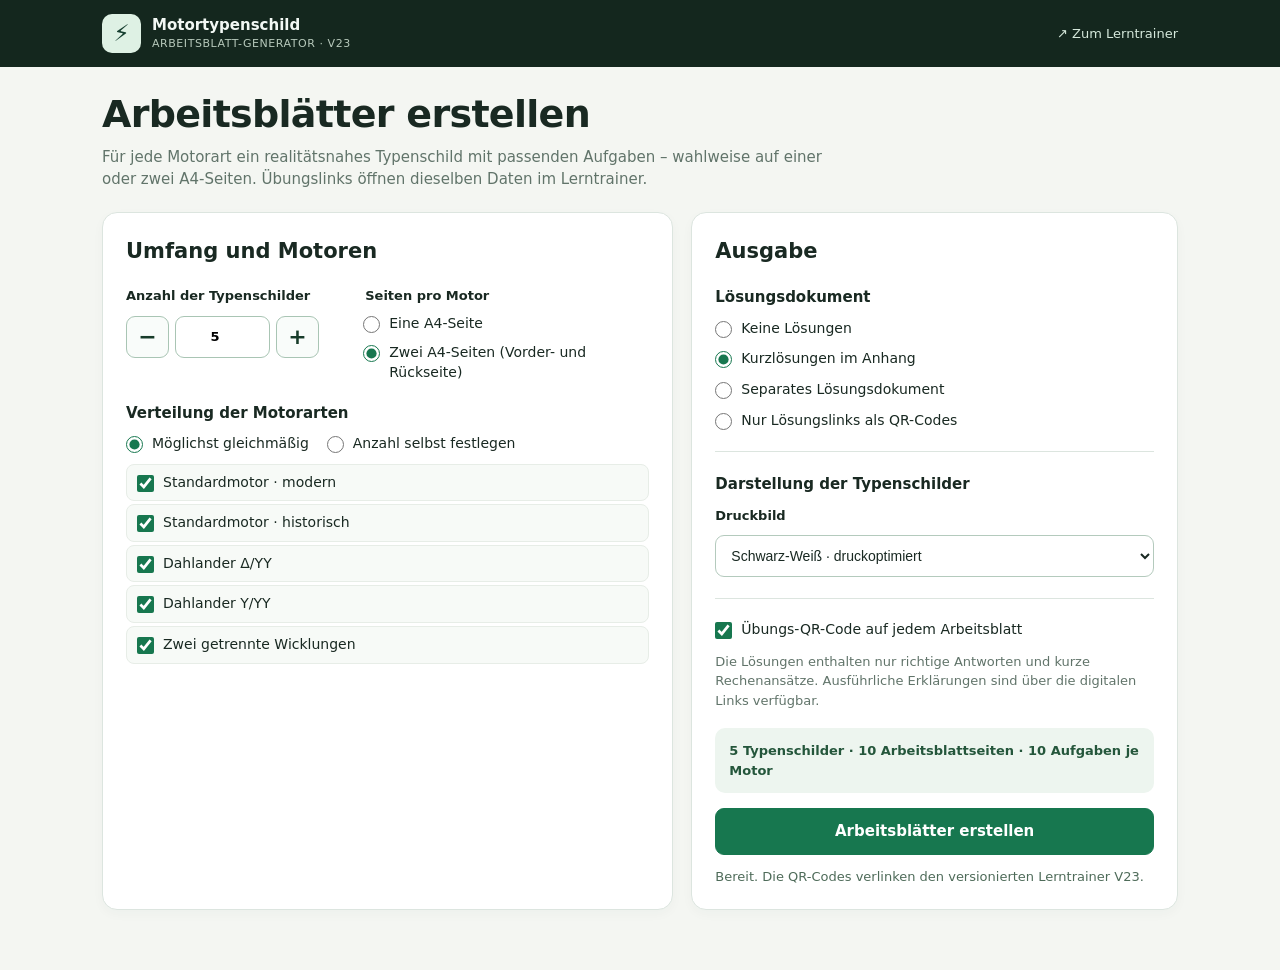
==== generator/index.html @ cf78c605 "Arbeitsblattdesign" ====
<!doctype html>
<html lang="de">
<head>
<meta charset="utf-8"><meta name="viewport" content="width=device-width, initial-scale=1">
<meta name="theme-color" content="#163f30">
<title>Arbeitsblatt-Generator · Motortypenschilder</title>
<link rel="stylesheet" href="generator.css">
</head>
<body>
<header class="top"><div class="shell top-line"><div class="brand"><span class="logo">⚡</span><div>Motortypenschild <small>Arbeitsblatt-Generator · V23</small></div></div><a href="../">↗ Zum Lerntrainer</a></div></header>
<main class="shell control-area" id="controlArea">
 <div class="intro"><h1>Arbeitsblätter erstellen</h1><p>Für jede Motorart ein realitätsnahes Typenschild mit passenden Aufgaben – wahlweise auf einer oder zwei A4-Seiten. Übungslinks öffnen dieselben Daten im Lerntrainer.</p></div>
 <div class="config-layout">
 <section class="card" aria-labelledby="setupTitle">
  <h2 id="setupTitle">Umfang und Motoren</h2>
  <div class="two-up">
    <label class="field">Anzahl der Typenschilder
      <span class="counter"><button id="decrease" type="button" aria-label="Anzahl verringern">−</button><input id="motorCount" type="number" min="1" max="30" step="1" value="5"><button id="increase" type="button" aria-label="Anzahl erhöhen">+</button></span>
    </label>
    <fieldset class="field"><legend>Seiten pro Motor</legend><label class="radio"><input type="radio" name="pages" value="1"> Eine A4-Seite</label><label class="radio"><input type="radio" name="pages" value="2" checked> Zwei A4-Seiten (Vorder- und Rückseite)</label></fieldset>
  </div>
  <h3>Verteilung der Motorarten</h3>
  <div class="mode-switch"><label class="radio"><input type="radio" name="distribution" value="balanced" checked> Möglichst gleichmäßig</label><label class="radio"><input type="radio" name="distribution" value="manual"> Anzahl selbst festlegen</label></div>
  <div id="typeSelection" class="type-list" aria-label="Motorarten"></div>
  <div id="distributionError" class="message warn" role="status" aria-live="polite"></div>
 </section>
 <section class="card" aria-labelledby="outputTitle">
  <h2 id="outputTitle">Ausgabe</h2>
  <h3>Lösungsdokument</h3>
  <div class="solution-options">
   <label class="radio"><input type="radio" name="solution" value="none"> Keine Lösungen</label>
   <label class="radio"><input type="radio" name="solution" value="appendix" checked> Kurzlösungen im Anhang</label>
   <label class="radio"><input type="radio" name="solution" value="separate"> Separates Lösungsdokument</label>
   <label class="radio"><input type="radio" name="solution" value="links"> Nur Lösungslinks als QR-Codes</label>
  </div>
  <hr>
  <h3>Darstellung der Typenschilder</h3>
  <label class="field" for="plateStyle">Druckbild
   <select id="plateStyle"><option value="clean" selected>Schwarz-Weiß · druckoptimiert</option><option value="original">Originaldarstellung (Farben und Patina)</option></select>
  </label>
  <hr>
  <label class="checkbox"><input id="practiceQR" type="checkbox" checked> Übungs-QR-Code auf jedem Arbeitsblatt</label>
  <p class="small">Die Lösungen enthalten nur richtige Antworten und kurze Rechenansätze. Ausführliche Erklärungen sind über die digitalen Links verfügbar.</p>
  <div class="summary" id="summary">5 Typenschilder · 10 Arbeitsblattseiten</div>
  <button type="button" class="primary" id="generate" disabled>Arbeitsblätter erstellen</button>
  <div class="message" id="status" role="status" aria-live="polite">Lerntrainer wird geladen …</div>
 </section>
 </div>
 <section class="preview-toolbar" id="previewToolbar" hidden>
  <div><h2>Arbeitsblatt-Vorschau</h2><p>Für anklickbare Links: im Browser „Als PDF speichern“ wählen, nicht „Microsoft Print to PDF“ oder „PDF24-Drucker“. Beim erneuten Drucken einer bereits geöffneten PDF können Links verloren gehen.</p></div>
  <div class="preview-buttons"><button class="primary" id="printSheets">Als PDF speichern / drucken</button><button class="secondary" id="printSolutions" hidden>Lösungen als PDF drucken</button><button class="secondary" id="printLinks" hidden>Lösungslinks als PDF drucken</button><button class="secondary" id="regenerate">Neu erstellen</button></div>
 </section>
</main>
<div id="printRoot" aria-live="off"><div id="printSheetsRoot"></div><div id="printSolutionsRoot"></div><div id="printLinksRoot"></div></div>
<iframe id="motorEngine" src="../v23/index.html" title="Interne Motordatenquelle" aria-hidden="true" tabindex="-1" hidden></iframe>
<script src="qr-engine.js"></script>
<script src="generator.js"></script>
</body></html>
---- generator/generator.css ----
:root{--ink:#192922;--muted:#61746a;--line:#dce5df;--paper:#fff;--bg:#f4f6f2;--green:#17774f;--forest:#163f30}
*{box-sizing:border-box}body{margin:0;color:var(--ink);background:var(--bg);font:15px/1.5 system-ui,-apple-system,'Segoe UI',sans-serif}button,input{font:inherit}button{cursor:pointer}button:focus-visible,input:focus-visible{outline:3px solid #69b795;outline-offset:2px}.shell{max-width:1120px;margin:auto;padding:0 22px}.top{background:#14271e;color:#f2f8f4}.top-line{min-height:67px;display:flex;align-items:center;justify-content:space-between;gap:12px}.top a{color:#d5e8db;text-decoration:none;font-size:13px}.brand{display:flex;gap:11px;align-items:center;font-weight:800;line-height:1.15}.brand small{display:block;font-weight:500;font-size:11px;letter-spacing:.05em;color:#b7c9bb;margin-top:4px;text-transform:uppercase}.logo{display:grid;place-items:center;background:#def1e4;color:#163f30;width:39px;height:39px;border-radius:10px;font-size:23px}.intro{margin:27px 0 21px}.intro h1{font-size:clamp(27px,3vw,38px);line-height:1.1;margin:0 0 10px;letter-spacing:-.7px}.intro p{max-width:750px;color:var(--muted);margin:0}.config-layout{display:grid;grid-template-columns:1.08fr .92fr;gap:18px}.card{background:#fff;border:1px solid var(--line);box-shadow:0 4px 12px #24453308;padding:23px;border-radius:15px}.card h2{font-size:21px;margin:0 0 19px}.card h3{font-size:15px;margin:19px 0 10px}.two-up{display:grid;grid-template-columns:.87fr 1.13fr;gap:17px}.field{display:flex;flex-direction:column;gap:10px;font-weight:700;font-size:13px;min-width:0}.field legend{font-weight:700;font-size:13px;margin-bottom:8px}.field fieldset{border:0}.counter{display:flex;gap:6px;align-items:stretch}.counter button{height:42px;width:43px;border:1px solid #a9c5b4;border-radius:9px;background:#f9fcfa;color:#183c2a;font-size:22px}.counter input{height:42px;min-width:0;width:95px;text-align:center;border:1px solid #a9c5b4;border-radius:9px;background:#fff}fieldset.field{border:none;margin:0;padding:0}.radio,.checkbox{display:flex;align-items:flex-start;gap:9px;line-height:1.4;font-weight:450;font-size:14px}.radio input,.checkbox input{accent-color:var(--green);margin:2px 0 0;flex:none;width:17px;height:17px}.mode-switch{display:flex;flex-wrap:wrap;gap:18px;margin-bottom:10px}.type-list{display:grid;gap:3px}.type-row{display:flex;justify-content:space-between;align-items:center;padding:8px 10px;border-radius:8px;background:#f7faf7;border:1px solid #e7ede7;gap:10px}.type-row .checkbox{flex:1}.count-controls{display:flex;gap:4px;align-items:center}.count-controls button{border:1px solid #c9d8cf;background:white;color:#193e2b;border-radius:7px;width:31px;height:31px;font-size:19px;line-height:1}.count-controls input{width:52px;border:1px solid #c9d8cf;border-radius:7px;padding:3px 4px;text-align:center;height:31px}.message{margin-top:12px;font-size:13px;color:#4e6b59}.warn{color:#a53828;min-height:0}.message:empty{display:none}.solution-options{display:grid;gap:11px}.card hr{border:0;border-top:1px solid var(--line);margin:21px 0}.small{color:var(--muted);font-size:13px;margin:12px 0 18px}.summary{padding:13px 14px;background:#edf5ef;border-radius:10px;color:#24563b;font-size:13px;font-weight:700;margin:15px 0}.primary,.secondary{border-radius:9px;border:1px solid #17774f;padding:11px 15px;font-weight:700;background:#17774f;color:#fff}.primary:hover{background:#0d5936}.primary:disabled{opacity:.4;cursor:not-allowed}.secondary{background:white;color:#215037;border-color:#a6c4af}.secondary:hover{background:#f1faf4}.card>.primary{width:100%}.preview-toolbar{margin:30px 0 14px;display:flex;align-items:center;justify-content:space-between;gap:15px;flex-wrap:wrap}.preview-toolbar h2{margin:0 0 4px;font-size:22px}.preview-toolbar p{margin:0;color:var(--muted);font-size:13px}.preview-buttons{display:flex;flex-wrap:wrap;gap:8px}.preview-buttons button{font-size:13px;padding:10px 12px}.preview-toolbar[hidden],button[hidden]{display:none!important}
#printRoot{max-width:920px;margin:10px auto 60px}.sheet-page{position:relative;background:white;width:210mm;height:297mm;margin:0 auto 22px;box-shadow:0 4px 25px #1934242b;overflow:hidden;padding:12mm 14mm 11mm;color:#222;display:flex;flex-direction:column;font-family:Arial,Helvetica,sans-serif;line-height:1.35}.sheet-header{display:flex;align-items:flex-start;justify-content:space-between;gap:8mm;min-height:23mm}.sheet-title h2{font-size:18pt;letter-spacing:-.3px;margin:0 0 3mm;line-height:1.12}.sheet-id{font-size:9pt;color:#5b6a62}.identity{display:flex;gap:9mm;font-size:10pt;margin:0 0 4mm;white-space:nowrap}.identity span{display:block}.identity b{font-weight:400}.plate-row{display:flex;gap:5mm;align-items:center;justify-content:center;margin:1mm 0 5mm;min-height:68mm}.paper-plate{display:grid;align-items:center;justify-items:center;width:100%;min-width:0;max-height:75mm}.paper-plate svg{display:block;height:auto;width:100%;max-height:75mm;max-width:177mm;filter:none!important}.plate-qr{width:27mm;flex:0 0 27mm;text-align:center;margin-left:2mm}.plate-qr svg{width:27mm;height:27mm;display:block}.plate-qr span{font-size:7.4pt;color:#536157}.questions-title{font-size:12pt;font-weight:700;border-bottom:1px solid #c8cec9;padding-bottom:2mm;margin:0 0 2mm}.paper-questions{display:flex;flex:1;flex-direction:column;gap:2.1mm;min-height:0}.paper-question{break-inside:avoid;display:flex;flex-direction:column;gap:1.4mm;border-bottom:1px solid #e5ebe7;padding-bottom:2.1mm;flex:1;min-height:0}.paper-question:last-child{border:0}.paper-qtext{font-size:10pt;line-height:1.37;font-weight:700;display:flex;gap:2mm}.paper-qtext .num{flex:0 0 6mm}.paper-choices{display:grid;grid-template-columns:1fr 1fr;column-gap:4mm;row-gap:1.8mm;padding-left:6mm}.paper-choice{font-size:8.5pt;line-height:1.22;display:flex;align-items:baseline;gap:2mm;overflow-wrap:anywhere}.paper-choice:before{content:'';width:3mm;height:3mm;border:1px solid #434943;flex:0 0 3mm;position:relative;top:.3mm}.writing-space{flex:1;min-height:12mm;display:flex;flex-direction:column;justify-content:space-evenly;padding-left:6mm}.writing-space i{display:block;border-bottom:1px solid #e1e5e2;width:100%;height:1px}.paper-foot{font-size:8pt;color:#7a807c;border-top:1px solid #edf0ed;padding-top:2mm;margin-top:2mm;display:flex;justify-content:space-between}.sheet-page.back .sheet-header{min-height:20mm}.sheet-page.back .paper-questions{gap:4.5mm}.sheet-page.back .paper-question{padding-bottom:3mm}.sheet-page.back .paper-choice{font-size:9.5pt}.sheet-page.back .writing-space{min-height:24mm}
#printSolutionsRoot,#printLinksRoot{background:#fff;max-width:210mm;margin:20px auto;box-shadow:0 5px 25px #173d2519;padding:15mm 14mm;color:#222;font:10.5pt/1.42 Arial,Helvetica,sans-serif}#printSolutionsRoot:empty,#printLinksRoot:empty,#printSheetsRoot:empty{display:none}.solution-header h2,.links-header h2{font-size:17pt;margin:0 0 4mm}.solution-header p,.links-header p{color:#666;font-size:9pt;margin:0 0 8mm}.solution-block{padding:2mm 0 5mm;border-bottom:1px solid #cbd3ce;break-inside:avoid;page-break-inside:avoid}.solution-block-title{display:flex;justify-content:space-between;align-items:center;gap:8mm;margin-bottom:2mm}.solution-block h3{font-size:12pt;margin:0}.solution-list{padding-left:6mm;margin:1mm 0}.solution-list li{margin:0 0 1.5mm}.solution-answer{font-weight:700}.solution-calc{color:#4f6358;font-size:9pt;margin-left:3mm}.solution-code{width:22mm;flex:0 0 22mm;text-align:center}.solution-code svg{width:22mm;height:22mm;display:block}.solution-code span{font-size:7pt;color:#6c7770}.link-item{display:flex;align-items:center;gap:6mm;padding:5mm 0;border-bottom:1px solid #dde4df;break-inside:avoid}.link-item svg{width:30mm;height:30mm;flex:0 0 30mm}.link-item h3{margin:0 0 2mm;font-size:11pt}.link-item p{margin:0;color:#5a6b5f;font-size:9pt}
@media(max-width:740px){.config-layout{grid-template-columns:1fr}.two-up{grid-template-columns:1fr}.top-line{min-height:63px}.shell{padding:0 13px}.card{padding:17px}.preview-toolbar{align-items:stretch}.preview-buttons button{flex:1 1 170px}#printRoot{overflow:auto}.sheet-page{transform:scale(.67);transform-origin:top center;margin-bottom:-85mm}.sheet-page:last-child{margin-bottom:0}}

/* V21 – kompakte A4-Arbeitsblätter mit bedarfsgerechtem Raum und 5-mm-Karierung. */
.field select{border:1px solid #b4cabd;padding:11px;border-radius:9px;background:#fff;color:#192922;font-size:14px;font-weight:500;max-width:100%;width:100%}
.sheet-header{min-height:31mm;align-items:flex-start;gap:5mm}
.sheet-title{flex:1;min-width:0}.sheet-title h2{margin:0 0 4mm;font-size:18pt}
.identity{display:flex;flex-direction:column;gap:1.5mm;margin:0;white-space:nowrap;font-size:10pt}
.plate-qr{width:28mm;flex:0 0 28mm;margin:0;text-align:center;display:grid;justify-items:center;gap:.3mm}
.plate-qr a,.solution-code a{color:#214634;text-decoration:none}
.plate-qr svg{width:27mm;height:27mm}.plate-qr .qr-link{font-size:8pt;white-space:nowrap;font-weight:650}
.sheet-short-code{font:700 9pt/1.3 ui-monospace,Consolas,monospace!important;letter-spacing:.02em;color:#252525!important;white-space:nowrap}
.short-code-only{font-size:9pt;text-align:right}
.plate-row{margin:0 0 3mm;min-height:58mm;max-height:75mm}
.paper-plate{max-height:75mm}.paper-plate svg{max-width:180mm}
.questions-title{display:none}
.paper-questions{display:flex;flex:1;min-height:0;flex-direction:column;gap:3.4mm}
.paper-question{border:0;padding:0;gap:1.5mm;flex:0 0 auto;min-height:0}
.paper-question.mc{flex:0 0 auto}
.paper-question.num{flex:1 1 0;min-height:23mm}
.paper-qtext{font-size:10pt;line-height:1.4}
.paper-choices{row-gap:1.7mm;column-gap:5mm;padding-left:6mm}
.writing-space{display:block;flex:1;min-height:15mm;overflow:hidden;padding-left:0;margin-left:6mm;border:none}
.writing-space svg{display:block;overflow:hidden}
.sheet-page.back .sheet-header{min-height:20mm}
.sheet-page.back .paper-questions{gap:4.2mm}
.sheet-page.back .paper-question{padding:0}
.sheet-page.back .writing-space{min-height:20mm}
.sheet-page.back .paper-question.num{min-height:30mm}
.solution-code{width:27mm;flex:0 0 27mm;display:grid;justify-items:center;gap:.4mm}
.solution-code svg{width:22mm;height:22mm}.solution-code .qr-link{font-size:7pt}
.link-item a>svg{width:30mm;height:30mm}
.link-item a{color:#214634}
@media print{.paper-questions{gap:3.4mm}.sheet-page{padding:12mm 14mm 11mm}.writing-space svg{print-color-adjust:exact;-webkit-print-color-adjust:exact}}

@page{size:A4 portrait;margin:0}
@media print{html,body{background:#fff!important;margin:0!important;padding:0!important;color:black!important}body{print-color-adjust:exact;-webkit-print-color-adjust:exact}.top,.control-area,#motorEngine{display:none!important}#printRoot{max-width:none;margin:0;padding:0;background:white!important}#printSheetsRoot,#printSolutionsRoot,#printLinksRoot{display:none!important}body[data-print-mode="worksheets"] #printSheetsRoot,body[data-print-mode="combined"] #printSheetsRoot,body[data-print-mode="combined"] #printSolutionsRoot,body[data-print-mode="solutions"] #printSolutionsRoot,body[data-print-mode="links"] #printLinksRoot{display:block!important}.sheet-page{width:210mm;height:297mm;margin:0!important;padding:12mm 14mm 11mm;box-shadow:none!important;break-after:page;page-break-after:always;transform:none!important}.sheet-page:last-child{break-after:page}#printSolutionsRoot,#printLinksRoot{box-shadow:none;max-width:none;width:210mm;padding:15mm 14mm;margin:0!important;font-size:10.5pt;break-before:page;page-break-before:always}body[data-print-mode="solutions"] #printSolutionsRoot,body[data-print-mode="links"] #printLinksRoot{break-before:auto;page-break-before:auto}.solution-block{break-inside:avoid;page-break-inside:avoid}}

/* V22: kompakter einzeiliger Kopf, QR oben rechts, Code nur in der Fusszeile. */
.sheet-header{min-height:25mm!important;display:flex;justify-content:space-between;align-items:flex-start;gap:3mm}
.sheet-page.back .sheet-header{min-height:15mm!important}
.sheet-header-main{min-width:0;flex:1}
.sheet-header-main h2{font-size:18pt;letter-spacing:-.25px;margin:0 0 4mm;line-height:1.15}
.identity{display:flex!important;flex-direction:row!important;align-items:baseline;white-space:nowrap;gap:5mm!important;font-size:9pt!important;margin:0!important}
.identity span{display:inline-block}
.plate-qr{flex:0 0 auto;width:auto;display:flex!important;flex-direction:row!important;align-items:flex-start!important;gap:2mm!important;margin:0!important;text-align:right!important}
.plate-qr a.qr-link{font-size:8pt!important;line-height:1.1!important;white-space:nowrap;padding-top:0.6mm}
.plate-qr a.qr-image{display:block;width:19mm;height:19mm;flex:0 0 19mm}
.plate-qr a.qr-image svg{display:block;width:19mm;height:19mm}
.paper-foot .footer-code{color:#252525;font-family:Consolas,'DejaVu Sans Mono',monospace;font-weight:750;font-size:8.4pt;letter-spacing:.03em;white-space:nowrap}
.paper-qtext{gap:.7mm!important}
.paper-qtext .num{flex:0 0 4.5mm!important}
.paper-choices{padding-left:5.3mm!important}
.writing-space{margin-left:5.3mm!important}
.solution-block-title{align-items:flex-start!important;gap:3mm!important}
.solution-block-title .solutions-text{flex:1;min-width:0}
.solution-code{width:27mm;flex:0 0 27mm;gap:.2mm}
.solution-code svg{width:19mm;height:19mm}
.solution-code a,.solution-code span{font-size:7.1pt!important;white-space:nowrap}
.solution-code .sheet-short-code{font:700 8pt/1.2 Consolas,monospace!important;white-space:nowrap}
.solution-code .retry-label{margin-top:1.8mm;text-decoration:underline}
.solution-block{padding:2mm 0 4mm}
@media print{.sheet-header{min-height:25mm!important}.sheet-page.back .sheet-header{min-height:15mm!important}}

/* V23: einheitliche Typografie im Druck, Links klar erkennbar und über QR */
.sheet-page,.sheet-page *{font-family:Arial,Helvetica,sans-serif}
.sheet-header{min-height:27mm!important}
.sheet-header-main h2{margin-bottom:3.5mm}
.plate-qr{flex-direction:column!important;align-items:center!important;justify-content:flex-start!important;gap:.35mm!important;width:19mm!important;flex:0 0 19mm!important}
.plate-qr a.qr-link,.plate-qr a.qr-link:visited{display:block;order:0;color:#1757bb!important;text-decoration:underline!important;text-underline-offset:1px;font:400 7pt/1.18 Arial,Helvetica,sans-serif!important;white-space:nowrap;padding:0!important}
.plate-qr a.qr-image{order:1;width:19mm;height:19mm;flex:none}
.paper-foot .footer-code{font-family:Arial,Helvetica,sans-serif!important;font-weight:700;letter-spacing:0;font-size:8pt}
.paper-qtext,.paper-qtext .num{font-family:Arial,Helvetica,sans-serif!important}
.sheet-page.back .paper-questions{gap:3.2mm}
.sheet-page.back .paper-question.num{min-height:19mm}
@media print{.plate-qr a.qr-link{color:#1757bb!important;text-decoration:underline!important}}
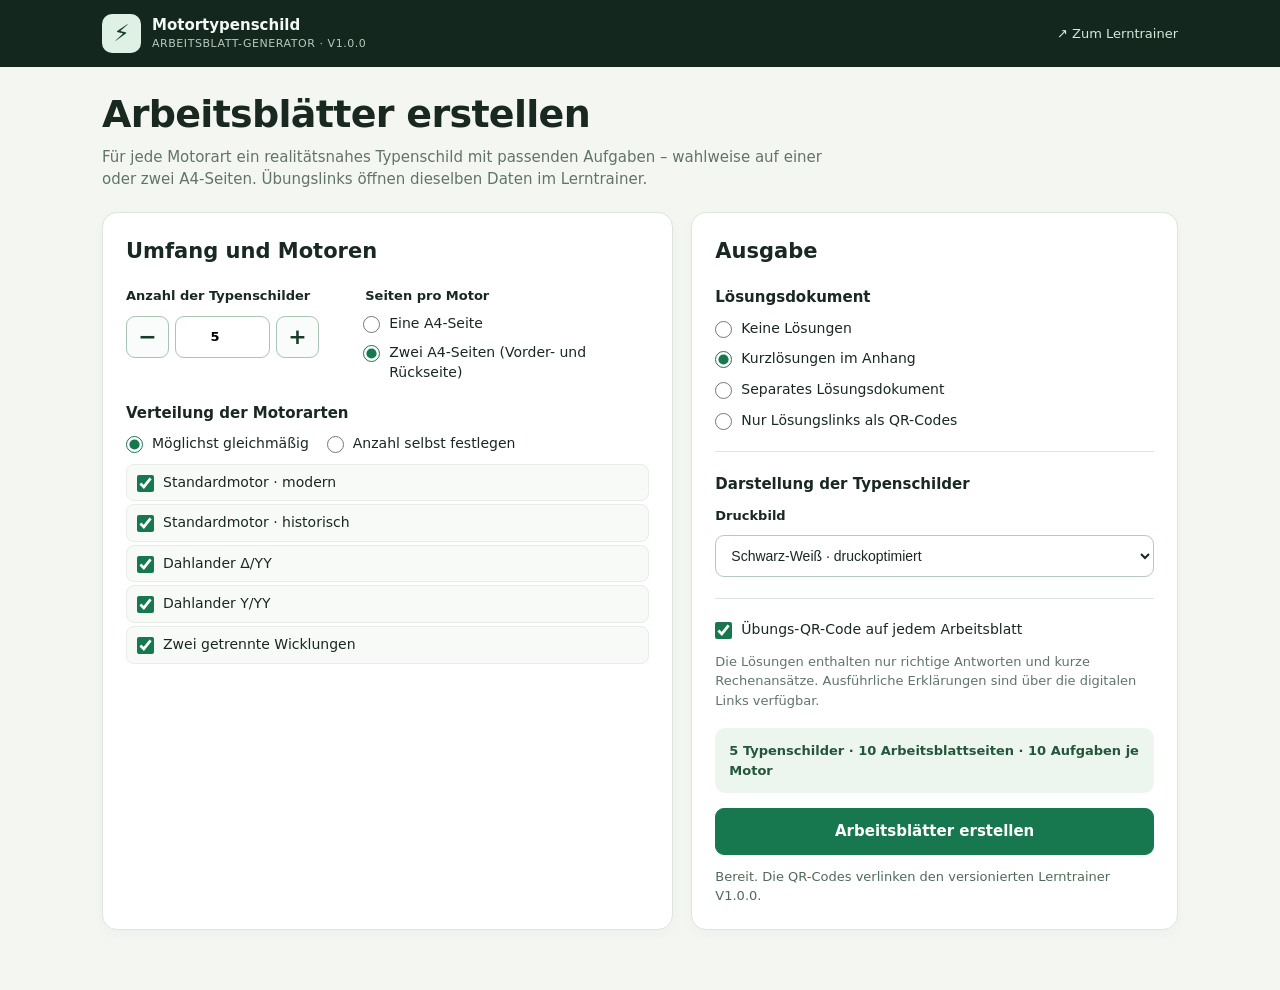
==== commit 40800d84: "v1.0.0" ====
--- a/generator/index.html
+++ b/generator/index.html
@@ -7,7 +7,7 @@
 <link rel="stylesheet" href="generator.css">
 </head>
 <body>
-<header class="top"><div class="shell top-line"><div class="brand"><span class="logo">⚡</span><div>Motortypenschild <small>Arbeitsblatt-Generator · V23</small></div></div><a href="../">↗ Zum Lerntrainer</a></div></header>
+<header class="top"><div class="shell top-line"><div class="brand"><span class="logo">⚡</span><div>Motortypenschild <small>Arbeitsblatt-Generator · V1.0.0</small></div></div><a href="../">↗ Zum Lerntrainer</a></div></header>
 <main class="shell control-area" id="controlArea">
  <div class="intro"><h1>Arbeitsblätter erstellen</h1><p>Für jede Motorart ein realitätsnahes Typenschild mit passenden Aufgaben – wahlweise auf einer oder zwei A4-Seiten. Übungslinks öffnen dieselben Daten im Lerntrainer.</p></div>
  <div class="config-layout">
@@ -52,7 +52,7 @@
  </section>
 </main>
 <div id="printRoot" aria-live="off"><div id="printSheetsRoot"></div><div id="printSolutionsRoot"></div><div id="printLinksRoot"></div></div>
-<iframe id="motorEngine" src="../v23/index.html" title="Interne Motordatenquelle" aria-hidden="true" tabindex="-1" hidden></iframe>
+<iframe id="motorEngine" src="../v1.0.0/index.html" title="Interne Motordatenquelle" aria-hidden="true" tabindex="-1" hidden></iframe>
 <script src="qr-engine.js"></script>
 <script src="generator.js"></script>
 </body></html>
--- a/generator/generator.css
+++ b/generator/generator.css
@@ -77,3 +77,29 @@
 .sheet-page.back .paper-questions{gap:3.2mm}
 .sheet-page.back .paper-question.num{min-height:19mm}
 @media print{.plate-qr a.qr-link{color:#1757bb!important;text-decoration:underline!important}}
+
+/* V1.0.0 – kompakter QR-Link links neben dem Code, schreibraumgerechte Aufgaben. */
+.plate-qr{display:flex!important;flex-direction:row!important;align-items:flex-start!important;justify-content:flex-end!important;gap:1.8mm!important;width:auto!important;flex:0 0 auto!important;text-align:center!important}
+.plate-qr a.qr-link,.plate-qr a.qr-link:visited{display:flex!important;order:0!important;align-items:center!important;flex-direction:column!important;justify-content:flex-start!important;gap:.7mm!important;padding:1mm 0 0!important;text-align:center!important;line-height:1.12!important;white-space:normal!important;width:17mm!important;min-width:17mm!important;flex:0 0 17mm!important;font-size:7.2pt!important;text-decoration:none!important;color:#1757bb!important}
+.plate-qr .qr-link-words{display:flex;align-items:center;flex-direction:column;gap:0}
+.plate-qr .qr-link-words span{text-decoration:underline;text-underline-offset:1px}
+.plate-qr .link-icon{width:3.5mm!important;height:3.5mm!important;display:block!important;flex:none!important}
+.plate-qr a.qr-image{order:1!important;flex:0 0 19mm!important;width:19mm!important;height:19mm!important}
+.plate-qr a.qr-image svg{width:19mm!important;height:19mm!important}
+.sheet-page.print-clean .plate-qr a.qr-link,.sheet-page.print-clean .plate-qr a.qr-link:visited{color:#111!important}
+.sheet-page.print-original .plate-qr a.qr-link,.sheet-page.print-original .plate-qr a.qr-link:visited{color:#1757bb!important}
+.sheet-page.print-clean .paper-plate svg{filter:grayscale(1)!important}
+.paper-question.read{flex:0 0 auto!important;min-height:0!important;padding:0!important;gap:.3mm!important}
+.paper-question.read .reading-answer{margin-left:5.3mm;width:39%;height:5.5mm;flex:0 0 auto;border-bottom:1px solid #8f9690}
+.paper-question.calc{flex:1 1 0!important;min-height:22mm!important}
+.sheet-page.back .paper-question.calc{min-height:20mm!important}
+.sheet-page.back .paper-question.read{min-height:0!important}
+.paper-question.read .paper-qtext{margin:0}
+@media print{
+ .plate-qr{flex-direction:row!important}
+ .sheet-page.print-clean .plate-qr a.qr-link,.sheet-page.print-clean .plate-qr a.qr-link:visited{color:#111!important}
+ .sheet-page.print-original .plate-qr a.qr-link,.sheet-page.print-original .plate-qr a.qr-link:visited{color:#1757bb!important}
+ .sheet-page.print-clean .paper-plate svg{filter:grayscale(1)!important}
+ .paper-question.calc{flex:1 1 0!important}
+ .paper-question.read{flex:0 0 auto!important}
+}
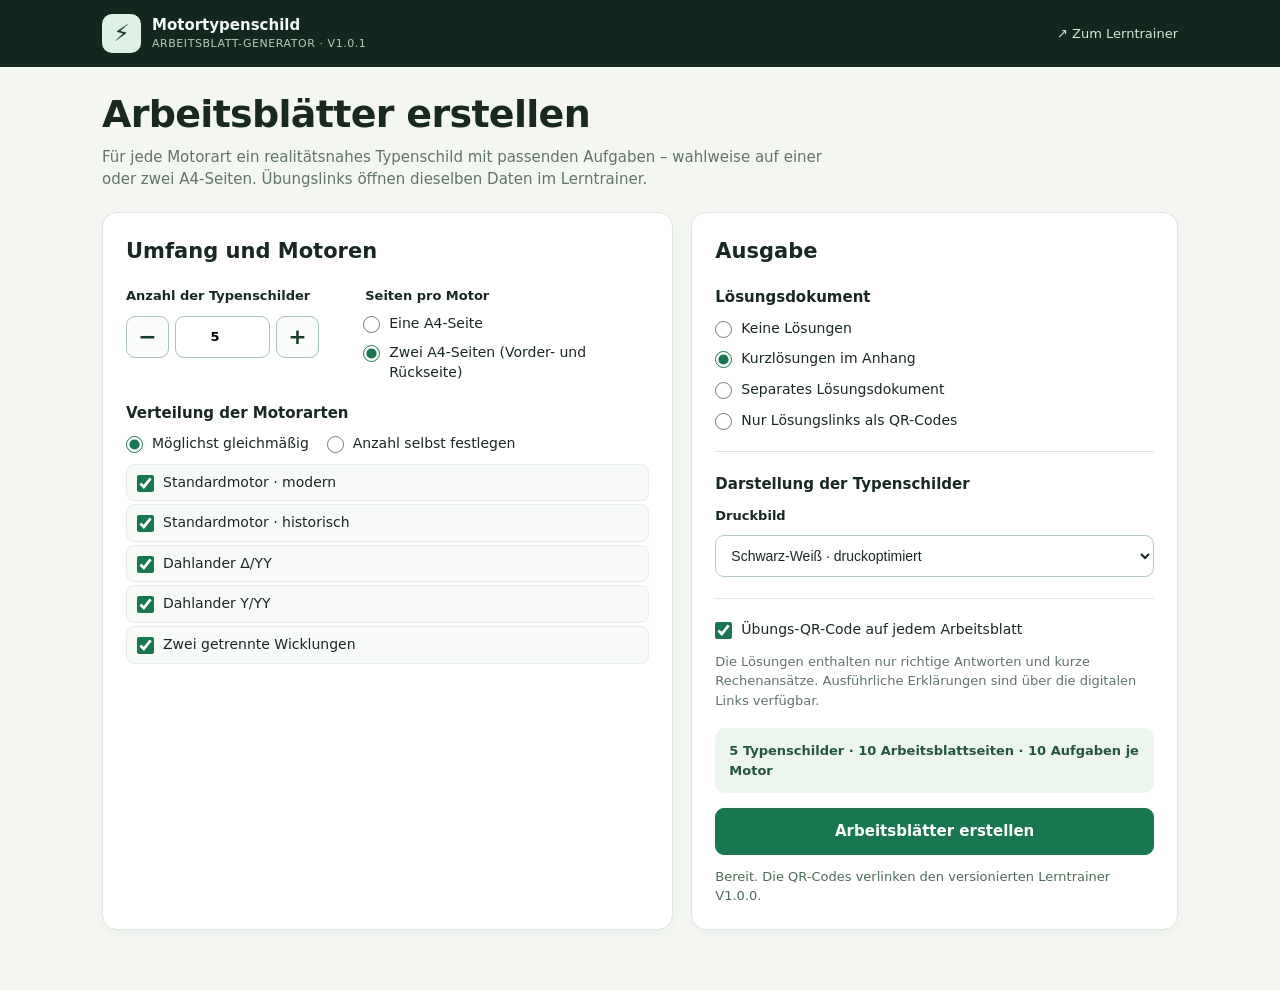
==== commit d873be97: "Schaerfere Schilder Loesungsdarstellung optimiert" ====
--- a/generator/index.html
+++ b/generator/index.html
@@ -7,7 +7,7 @@
 <link rel="stylesheet" href="generator.css">
 </head>
 <body>
-<header class="top"><div class="shell top-line"><div class="brand"><span class="logo">⚡</span><div>Motortypenschild <small>Arbeitsblatt-Generator · V1.0.0</small></div></div><a href="../">↗ Zum Lerntrainer</a></div></header>
+<header class="top"><div class="shell top-line"><div class="brand"><span class="logo">⚡</span><div>Motortypenschild <small>Arbeitsblatt-Generator · V1.0.1</small></div></div><a href="../">↗ Zum Lerntrainer</a></div></header>
 <main class="shell control-area" id="controlArea">
  <div class="intro"><h1>Arbeitsblätter erstellen</h1><p>Für jede Motorart ein realitätsnahes Typenschild mit passenden Aufgaben – wahlweise auf einer oder zwei A4-Seiten. Übungslinks öffnen dieselben Daten im Lerntrainer.</p></div>
  <div class="config-layout">
--- a/generator/generator.css
+++ b/generator/generator.css
@@ -88,7 +88,7 @@
 .plate-qr a.qr-image svg{width:19mm!important;height:19mm!important}
 .sheet-page.print-clean .plate-qr a.qr-link,.sheet-page.print-clean .plate-qr a.qr-link:visited{color:#111!important}
 .sheet-page.print-original .plate-qr a.qr-link,.sheet-page.print-original .plate-qr a.qr-link:visited{color:#1757bb!important}
-.sheet-page.print-clean .paper-plate svg{filter:grayscale(1)!important}
+.sheet-page.print-clean .paper-plate svg{filter:none!important}
 .paper-question.read{flex:0 0 auto!important;min-height:0!important;padding:0!important;gap:.3mm!important}
 .paper-question.read .reading-answer{margin-left:5.3mm;width:39%;height:5.5mm;flex:0 0 auto;border-bottom:1px solid #8f9690}
 .paper-question.calc{flex:1 1 0!important;min-height:22mm!important}
@@ -99,7 +99,35 @@
  .plate-qr{flex-direction:row!important}
  .sheet-page.print-clean .plate-qr a.qr-link,.sheet-page.print-clean .plate-qr a.qr-link:visited{color:#111!important}
  .sheet-page.print-original .plate-qr a.qr-link,.sheet-page.print-original .plate-qr a.qr-link:visited{color:#1757bb!important}
- .sheet-page.print-clean .paper-plate svg{filter:grayscale(1)!important}
+ .sheet-page.print-clean .paper-plate svg{filter:none!important}
  .paper-question.calc{flex:1 1 0!important}
  .paper-question.read{flex:0 0 auto!important}
 }
+
+
+/* V1.0.1 – Vektor-Typenschilder ohne CSS-Filter, gut lesbare Loesungen in Dreiergruppen. */
+.sheet-page.print-clean .paper-plate svg{filter:none!important}
+.solution-page{background:white;width:210mm;height:297mm;box-sizing:border-box;padding:12mm 14mm 11mm;display:flex;flex-direction:column;overflow:hidden;break-after:page;page-break-after:always;font-family:Arial,Helvetica,sans-serif}
+.solution-page .solution-header{flex:none;margin:0 0 4mm}
+.solution-page .solution-header h2{font-size:15pt;line-height:1.1;margin:0 0 1.5mm}
+.solution-page .solution-header p{font-size:8.5pt;line-height:1.22;margin:0;color:#555}
+.solution-batch{min-height:0;flex:1;display:flex;flex-direction:column;gap:2.6mm;justify-content:flex-start}
+.solution-page .solution-block{flex:0 0 auto;min-width:0;margin:0;padding:1mm 0 2mm;break-inside:avoid;border-bottom:1px solid #d8dedb}
+.solution-page .solution-block-title{gap:2.5mm!important;margin:0}
+.solution-page .solution-block h3{font-size:10.3pt;line-height:1.15;margin:0 0 1mm}
+.solution-page .solution-list{font-size:9.7pt;line-height:1.24;padding-left:5mm;margin:0}
+.solution-page .solution-list li{margin:0 0 .9mm}
+.solution-page .solution-answer{font-weight:600}
+.solution-page .solution-calc{font-size:8.8pt;color:#444;margin-left:1.5mm}
+.solution-page .solution-code{flex:0 0 22.5mm;width:22.5mm;gap:0!important}
+.solution-page .solution-code svg{width:16.5mm;height:16.5mm}
+.solution-page .solution-code a,.solution-page .solution-code span{font-size:6.4pt!important;line-height:1.12}
+.solution-page .solution-code .sheet-short-code{font-size:7.2pt!important}
+.solution-page .solution-code .retry-label{margin-top:1mm}
+.solution-page .solution-continued{font-size:8pt;color:#666;margin:0 0 2mm}
+@media print{
+  #printSolutionsRoot{padding:0!important;margin:0!important;max-width:none!important;width:210mm!important;box-shadow:none!important;break-before:page;page-break-before:always}
+  body[data-print-mode="solutions"] #printSolutionsRoot{break-before:auto;page-break-before:auto}
+  .solution-page{margin:0!important;box-shadow:none!important;break-after:page;page-break-after:always}
+  .solution-page:last-child{break-after:auto;page-break-after:auto}
+}
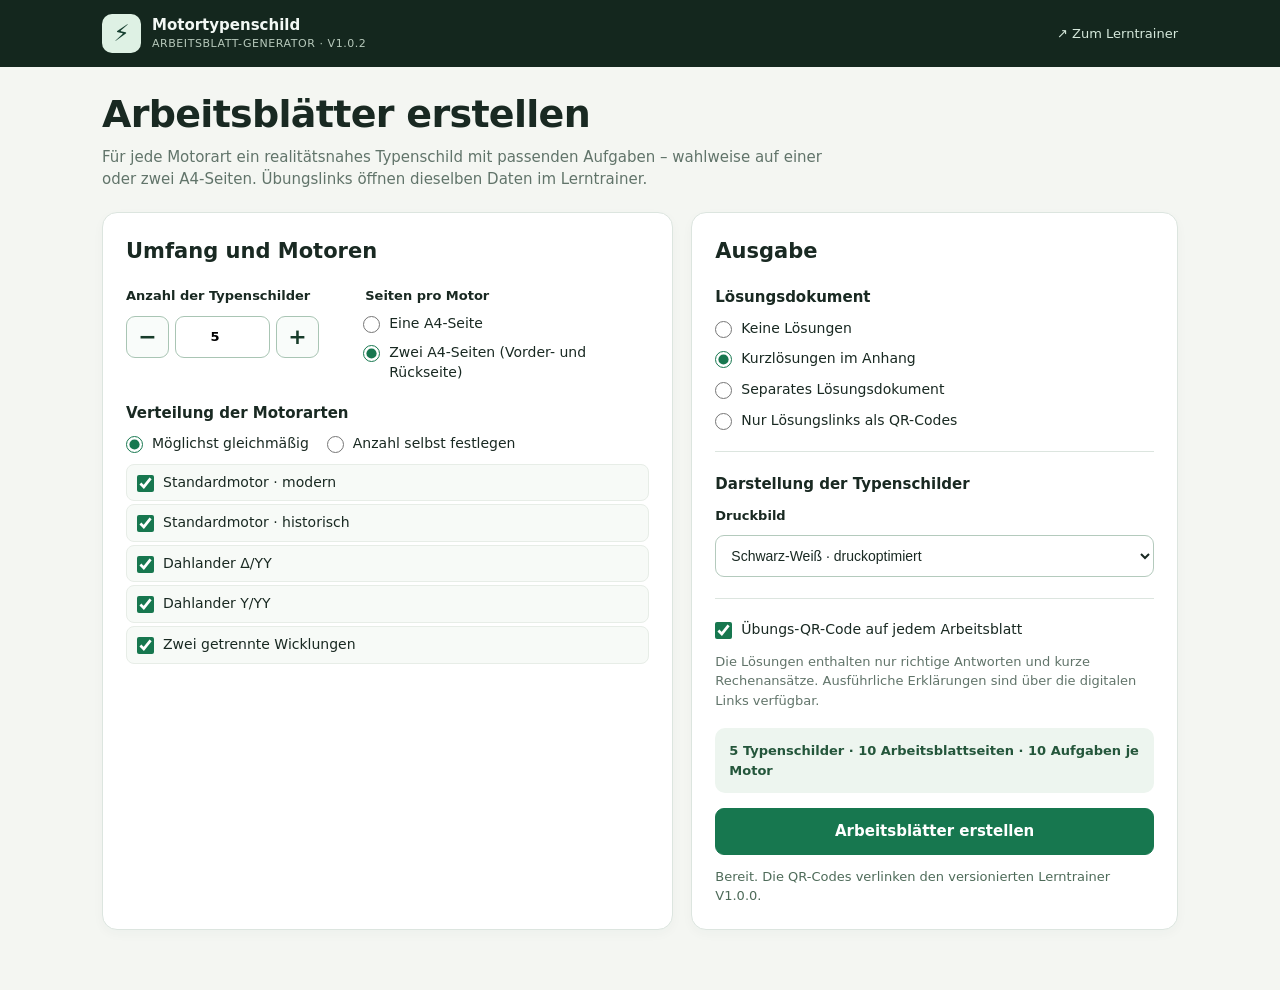
==== commit 9fa1d04f: "Review fixes" ====
--- a/generator/index.html
+++ b/generator/index.html
@@ -7,7 +7,7 @@
 <link rel="stylesheet" href="generator.css">
 </head>
 <body>
-<header class="top"><div class="shell top-line"><div class="brand"><span class="logo">⚡</span><div>Motortypenschild <small>Arbeitsblatt-Generator · V1.0.1</small></div></div><a href="../">↗ Zum Lerntrainer</a></div></header>
+<header class="top"><div class="shell top-line"><div class="brand"><span class="logo">⚡</span><div>Motortypenschild <small>Arbeitsblatt-Generator · V1.0.2</small></div></div><a href="../">↗ Zum Lerntrainer</a></div></header>
 <main class="shell control-area" id="controlArea">
  <div class="intro"><h1>Arbeitsblätter erstellen</h1><p>Für jede Motorart ein realitätsnahes Typenschild mit passenden Aufgaben – wahlweise auf einer oder zwei A4-Seiten. Übungslinks öffnen dieselben Daten im Lerntrainer.</p></div>
  <div class="config-layout">
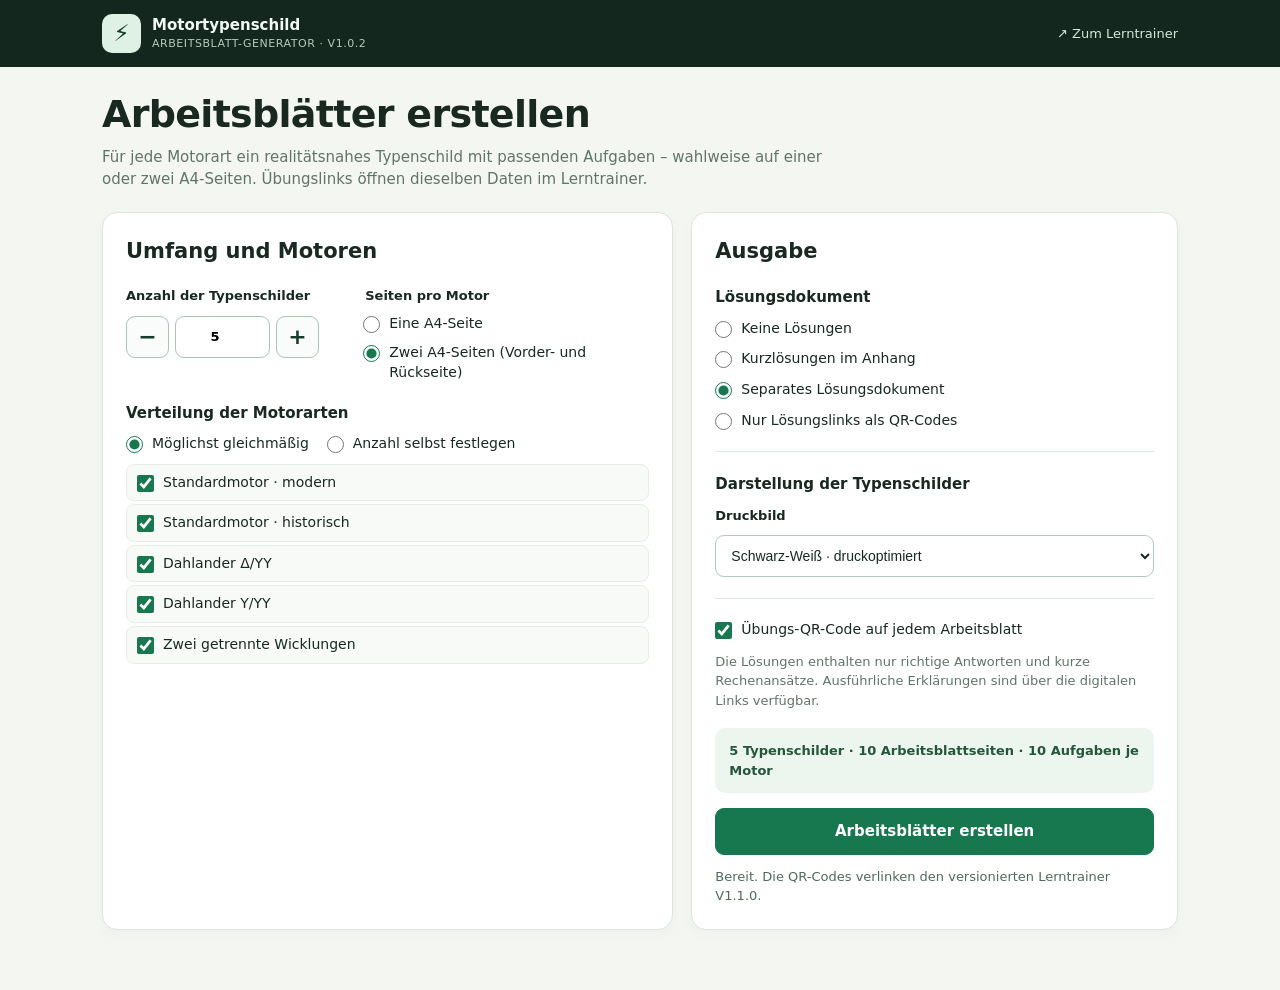
==== commit fc43c600: "feat: V1.1.0 – verbesserte Aufgabenqualität und versionierte Blattcodes" ====
--- a/generator/index.html
+++ b/generator/index.html
@@ -29,8 +29,8 @@
   <h3>Lösungsdokument</h3>
   <div class="solution-options">
    <label class="radio"><input type="radio" name="solution" value="none"> Keine Lösungen</label>
-   <label class="radio"><input type="radio" name="solution" value="appendix" checked> Kurzlösungen im Anhang</label>
-   <label class="radio"><input type="radio" name="solution" value="separate"> Separates Lösungsdokument</label>
+   <label class="radio"><input type="radio" name="solution" value="appendix"> Kurzlösungen im Anhang</label>
+   <label class="radio"><input type="radio" name="solution" value="separate" checked> Separates Lösungsdokument</label>
    <label class="radio"><input type="radio" name="solution" value="links"> Nur Lösungslinks als QR-Codes</label>
   </div>
   <hr>
@@ -52,7 +52,7 @@
  </section>
 </main>
 <div id="printRoot" aria-live="off"><div id="printSheetsRoot"></div><div id="printSolutionsRoot"></div><div id="printLinksRoot"></div></div>
-<iframe id="motorEngine" src="../v1.0.0/index.html" title="Interne Motordatenquelle" aria-hidden="true" tabindex="-1" hidden></iframe>
+<iframe id="motorEngine" src="../v1.1.0/index.html" title="Interne Motordatenquelle" aria-hidden="true" tabindex="-1" hidden></iframe>
 <script src="qr-engine.js"></script>
 <script src="generator.js"></script>
 </body></html>
--- a/generator/generator.css
+++ b/generator/generator.css
@@ -131,3 +131,9 @@
   .solution-page{margin:0!important;box-shadow:none!important;break-after:page;page-break-after:always}
   .solution-page:last-child{break-after:auto;page-break-after:auto}
 }
+
+/* V1.1.0: kurzer Rechenweg statt ganzseitiger Rechenfläche. */
+.paper-question.quick{flex:0 0 auto!important;min-height:0!important;gap:1mm!important}
+.paper-question.quick .short-work{margin-left:5.3mm;width:calc(100% - 5.3mm);height:13mm;flex:0 0 13mm;overflow:hidden}
+.paper-question.quick .short-work svg{display:block}
+.sheet-page.back .paper-question.quick{min-height:0!important}
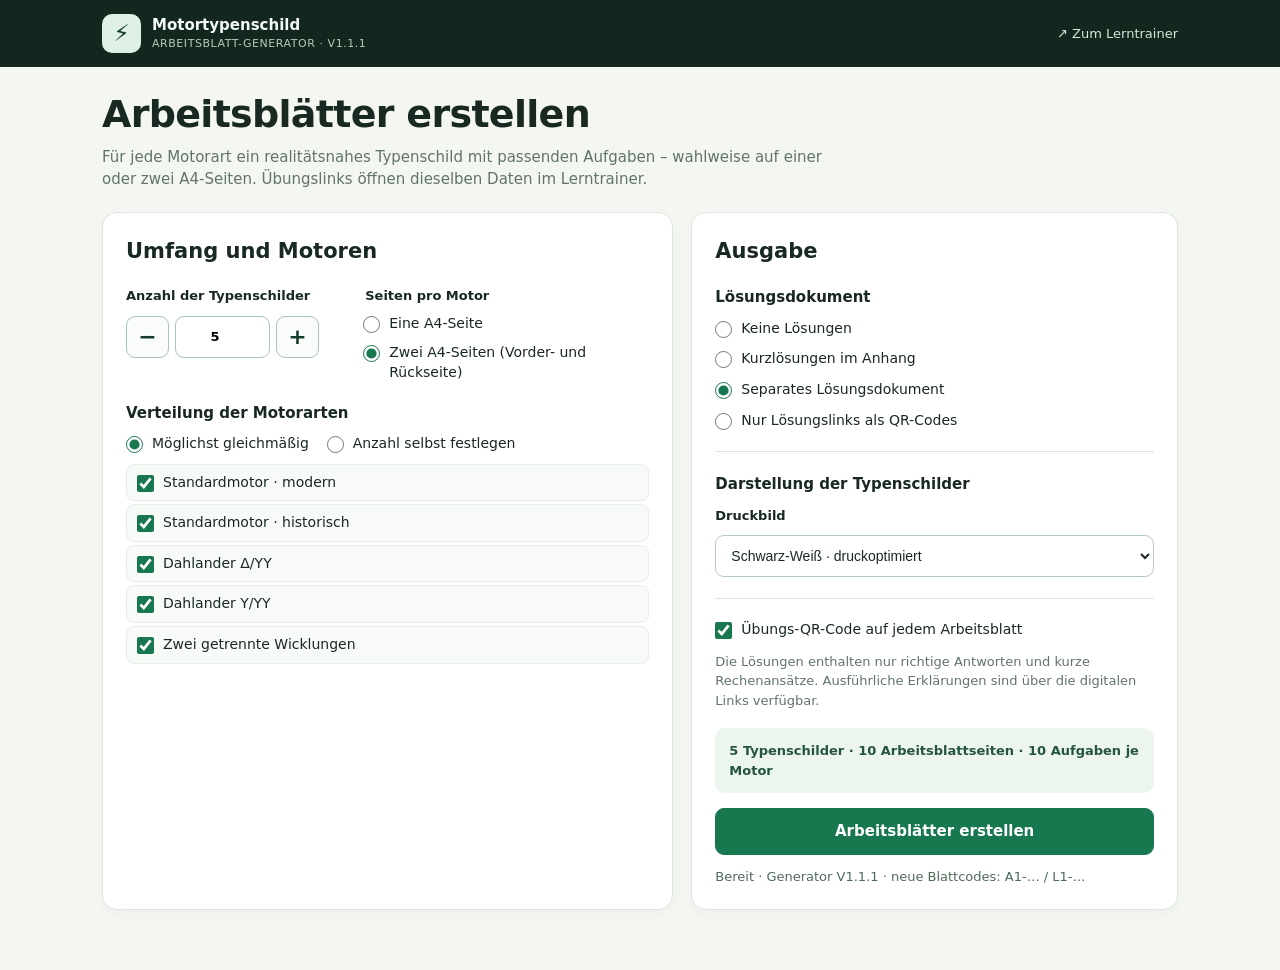
==== commit e3e28b5d: "fix: V1.1.1 – Versionsanzeige und Blattcode-Prüfung" ====
--- a/generator/index.html
+++ b/generator/index.html
@@ -4,10 +4,10 @@
 <meta charset="utf-8"><meta name="viewport" content="width=device-width, initial-scale=1">
 <meta name="theme-color" content="#163f30">
 <title>Arbeitsblatt-Generator · Motortypenschilder</title>
-<link rel="stylesheet" href="generator.css">
+<link rel="stylesheet" href="generator.css?v=1.1.1">
 </head>
 <body>
-<header class="top"><div class="shell top-line"><div class="brand"><span class="logo">⚡</span><div>Motortypenschild <small>Arbeitsblatt-Generator · V1.0.2</small></div></div><a href="../">↗ Zum Lerntrainer</a></div></header>
+<header class="top"><div class="shell top-line"><div class="brand"><span class="logo">⚡</span><div>Motortypenschild <small>Arbeitsblatt-Generator · V1.1.1</small></div></div><a href="../">↗ Zum Lerntrainer</a></div></header>
 <main class="shell control-area" id="controlArea">
  <div class="intro"><h1>Arbeitsblätter erstellen</h1><p>Für jede Motorart ein realitätsnahes Typenschild mit passenden Aufgaben – wahlweise auf einer oder zwei A4-Seiten. Übungslinks öffnen dieselben Daten im Lerntrainer.</p></div>
  <div class="config-layout">
@@ -52,7 +52,7 @@
  </section>
 </main>
 <div id="printRoot" aria-live="off"><div id="printSheetsRoot"></div><div id="printSolutionsRoot"></div><div id="printLinksRoot"></div></div>
-<iframe id="motorEngine" src="../v1.1.0/index.html" title="Interne Motordatenquelle" aria-hidden="true" tabindex="-1" hidden></iframe>
+<iframe id="motorEngine" src="../v1.1.0/index.html?generator=v1.1.1" title="Interne Motordatenquelle" aria-hidden="true" tabindex="-1" hidden></iframe>
 <script src="qr-engine.js"></script>
-<script src="generator.js"></script>
+<script src="generator.js?v=1.1.1"></script>
 </body></html>
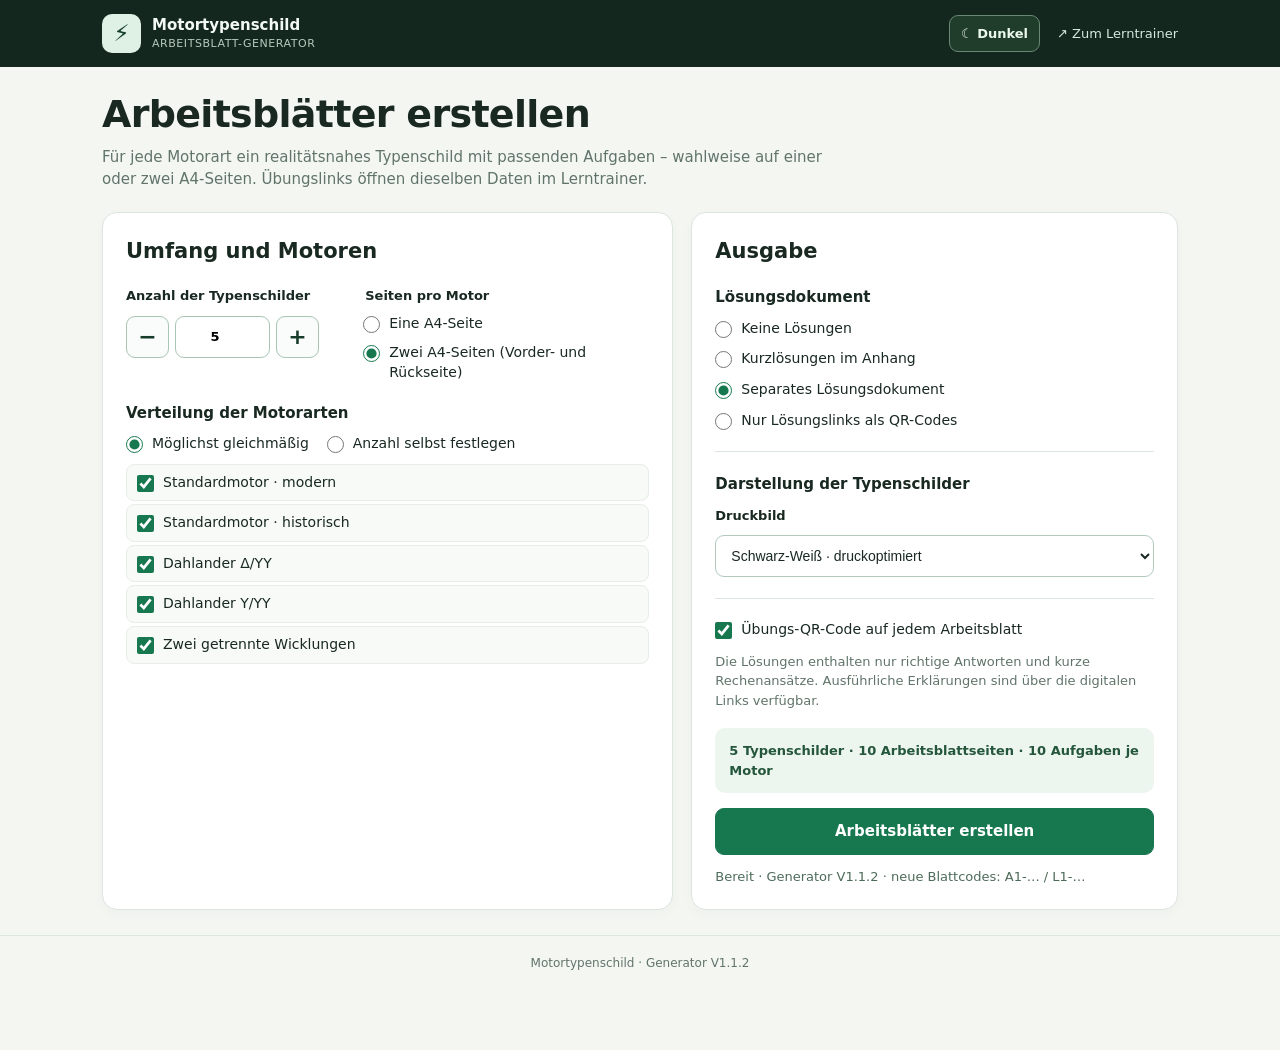
==== commit f1f21bcb: "Verbesserung Generator + dark mode" ====
--- a/generator/index.html
+++ b/generator/index.html
@@ -3,11 +3,12 @@
 <head>
 <meta charset="utf-8"><meta name="viewport" content="width=device-width, initial-scale=1">
 <meta name="theme-color" content="#163f30">
+<script>(function(){try{if(localStorage.getItem('motortypenschild.theme')==='dark')document.documentElement.dataset.theme='dark';}catch(e){}})();</script>
 <title>Arbeitsblatt-Generator · Motortypenschilder</title>
-<link rel="stylesheet" href="generator.css?v=1.1.1">
+<link rel="stylesheet" href="generator.css?v=1.1.2">
 </head>
 <body>
-<header class="top"><div class="shell top-line"><div class="brand"><span class="logo">⚡</span><div>Motortypenschild <small>Arbeitsblatt-Generator · V1.1.1</small></div></div><a href="../">↗ Zum Lerntrainer</a></div></header>
+<header class="top"><div class="shell top-line"><div class="brand"><span class="logo">⚡</span><div>Motortypenschild <small>Arbeitsblatt-Generator</small></div></div><div class="header-links"><button type="button" class="theme-toggle" id="themeToggle" aria-pressed="false">☾ Dunkel</button><a href="../">↗ Zum Lerntrainer</a></div></div></header>
 <main class="shell control-area" id="controlArea">
  <div class="intro"><h1>Arbeitsblätter erstellen</h1><p>Für jede Motorart ein realitätsnahes Typenschild mit passenden Aufgaben – wahlweise auf einer oder zwei A4-Seiten. Übungslinks öffnen dieselben Daten im Lerntrainer.</p></div>
  <div class="config-layout">
@@ -48,11 +49,12 @@
  </div>
  <section class="preview-toolbar" id="previewToolbar" hidden>
   <div><h2>Arbeitsblatt-Vorschau</h2><p>Für anklickbare Links: im Browser „Als PDF speichern“ wählen, nicht „Microsoft Print to PDF“ oder „PDF24-Drucker“. Beim erneuten Drucken einer bereits geöffneten PDF können Links verloren gehen.</p></div>
-  <div class="preview-buttons"><button class="primary" id="printSheets">Als PDF speichern / drucken</button><button class="secondary" id="printSolutions" hidden>Lösungen als PDF drucken</button><button class="secondary" id="printLinks" hidden>Lösungslinks als PDF drucken</button><button class="secondary" id="regenerate">Neu erstellen</button></div>
+  <div class="output-actions"><span class="output-label">Ausgabe</span><div class="preview-buttons"><button class="primary" id="printSheets">Aufgaben drucken / als PDF speichern</button><button class="primary secondary-print" id="printSolutions" hidden>Lösungen drucken / als PDF speichern</button><button class="primary secondary-print" id="printLinks" hidden>Lösungslinks drucken / als PDF speichern</button><button class="secondary" id="regenerate">Neu erstellen</button></div></div>
  </section>
 </main>
+<footer class="site-footer">Motortypenschild · Generator V1.1.2</footer>
 <div id="printRoot" aria-live="off"><div id="printSheetsRoot"></div><div id="printSolutionsRoot"></div><div id="printLinksRoot"></div></div>
-<iframe id="motorEngine" src="../v1.1.0/index.html?generator=v1.1.1" title="Interne Motordatenquelle" aria-hidden="true" tabindex="-1" hidden></iframe>
+<iframe id="motorEngine" src="../v1.1.0/index.html?generator=v1.1.2" title="Interne Motordatenquelle" aria-hidden="true" tabindex="-1" hidden></iframe>
 <script src="qr-engine.js"></script>
-<script src="generator.js?v=1.1.1"></script>
+<script src="generator.js?v=1.1.2"></script>
 </body></html>
--- a/generator/generator.css
+++ b/generator/generator.css
@@ -137,3 +137,40 @@
 .paper-question.quick .short-work{margin-left:5.3mm;width:calc(100% - 5.3mm);height:13mm;flex:0 0 13mm;overflow:hidden}
 .paper-question.quick .short-work svg{display:block}
 .sheet-page.back .paper-question.quick{min-height:0!important}
+
+/* V1.1.2: Aktionen, QR-Text und optionales dunkles Interface. Das Druckdokument bleibt weiss. */
+.header-links{display:flex;align-items:center;gap:17px}
+.header-links .theme-toggle{border:1px solid #688875;background:#203c2b;color:#eaf8ee;border-radius:9px;padding:8px 11px;font-size:13px;font-weight:650}
+.header-links .theme-toggle:hover{background:#345a40}
+.output-actions{display:flex;flex-direction:column;align-items:flex-end;gap:7px}
+.output-label{font-weight:750;font-size:13px;color:var(--muted);text-align:right}
+.preview-buttons .primary{min-height:43px}
+.preview-buttons .secondary-print{background:#236d55;border-color:#236d55;color:white}
+.preview-buttons .secondary-print:hover{background:#1a5543}
+.plate-qr{align-items:center!important}
+.plate-qr a.qr-link,.plate-qr a.qr-link:visited{justify-content:center!important;padding:0!important;align-self:center!important}
+.site-footer{border-top:1px solid var(--line);text-align:center;color:var(--muted);font-size:12px;margin:25px auto;padding:18px}
+@media(max-width:720px){.header-links{gap:9px}.header-links .theme-toggle{padding:7px 8px}.output-actions{align-items:stretch}.output-label{text-align:left}}
+html[data-theme="dark"]{color-scheme:dark;--ink:#e7f0e9;--muted:#aec7b7;--line:#3d5147;--paper:#1f3026;--bg:#101c17;--green:#7ed1a0;--forest:#afe9c7}
+html[data-theme="dark"] body{color:var(--ink)}
+html[data-theme="dark"] .card{background:#1e2e25;border-color:#435e4c;box-shadow:0 8px 20px #0003}
+html[data-theme="dark"] .type-row{background:#273b2d;border-color:#425a48}
+html[data-theme="dark"] .counter button,html[data-theme="dark"] .count-controls button{background:#314838;color:#f0fbf2;border-color:#607a65}
+html[data-theme="dark"] .counter input,html[data-theme="dark"] .count-controls input,html[data-theme="dark"] .field select{background:#15261c;color:#eff8f0;border-color:#617a69}
+html[data-theme="dark"] .summary{background:#2b4637;color:#b7f1cd}
+html[data-theme="dark"] .message{color:#b5d4be}
+html[data-theme="dark"] .warn{color:#ffb1a5}
+html[data-theme="dark"] .primary{background:#25845d;border-color:#25845d;color:#fff}
+html[data-theme="dark"] .primary:hover{background:#339f71}
+html[data-theme="dark"] .preview-buttons .secondary-print{background:#236c5a;border-color:#236c5a;color:#fff}
+html[data-theme="dark"] .preview-buttons .secondary-print:hover{background:#34836c}
+html[data-theme="dark"] .secondary{background:#263b30;border-color:#648673;color:#f0f7f2}
+html[data-theme="dark"] .secondary:hover{background:#345645}
+html[data-theme="dark"] .preview-toolbar p{color:#bbd0c0}
+html[data-theme="dark"] .intro p{color:#bcd3c3}
+/* Dark Mode beeinflusst niemals A4-/Loesungsseiten und PDF-Ausgabe. */
+@media print{
+ html[data-theme="dark"]{color-scheme:light}
+ html[data-theme="dark"] body{background:#fff!important;color:#111!important}
+ .site-footer{display:none!important}
+}
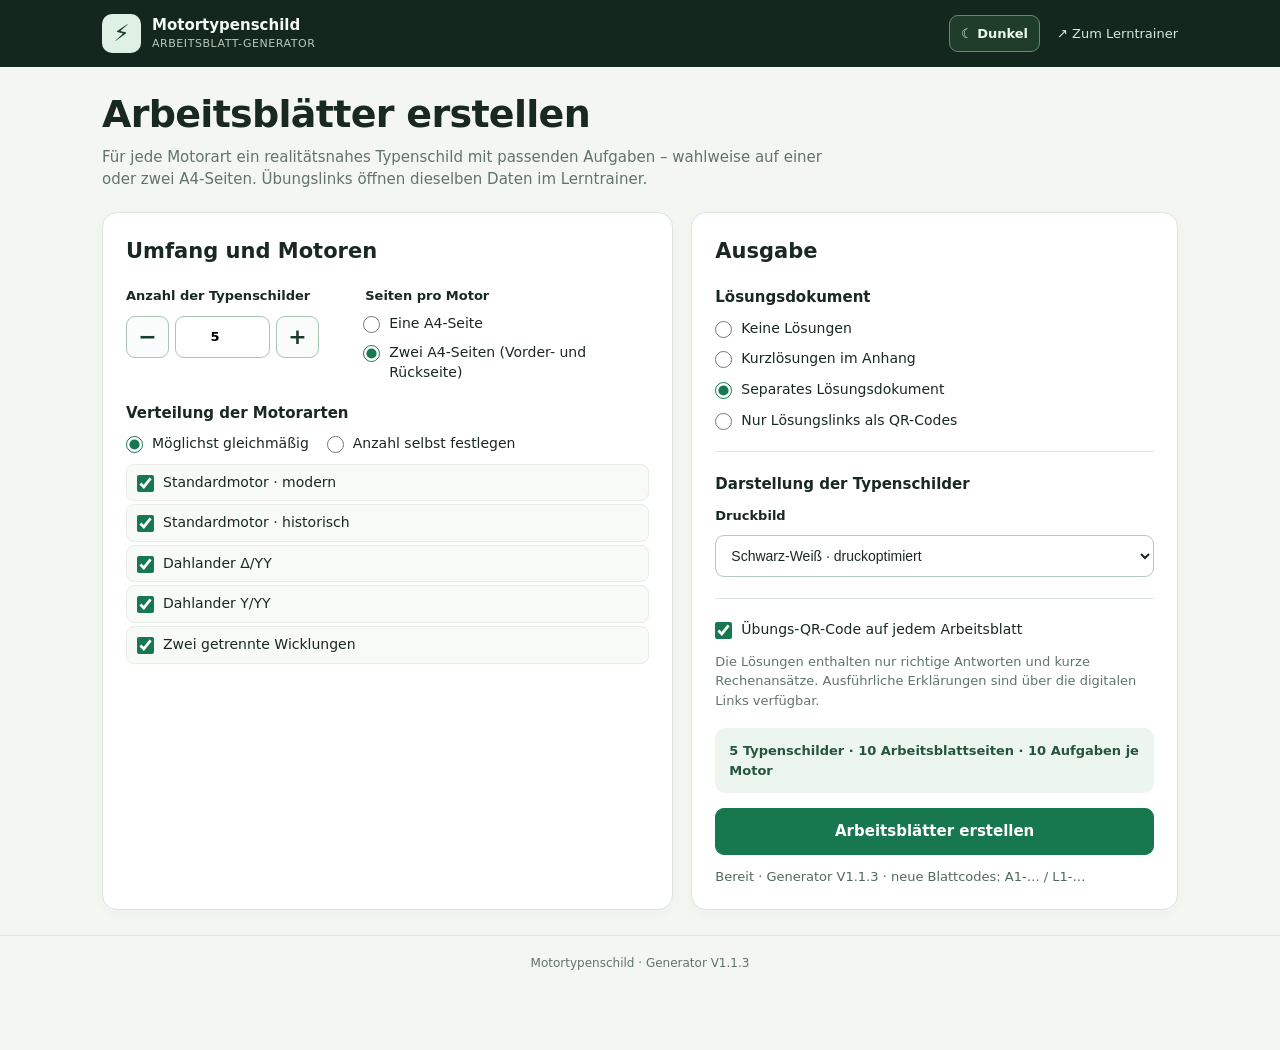
==== commit fe9039b7: "generator fix" ====
--- a/generator/index.html
+++ b/generator/index.html
@@ -5,7 +5,7 @@
 <meta name="theme-color" content="#163f30">
 <script>(function(){try{if(localStorage.getItem('motortypenschild.theme')==='dark')document.documentElement.dataset.theme='dark';}catch(e){}})();</script>
 <title>Arbeitsblatt-Generator · Motortypenschilder</title>
-<link rel="stylesheet" href="generator.css?v=1.1.2">
+<link rel="stylesheet" href="generator.css?v=1.1.3">
 </head>
 <body>
 <header class="top"><div class="shell top-line"><div class="brand"><span class="logo">⚡</span><div>Motortypenschild <small>Arbeitsblatt-Generator</small></div></div><div class="header-links"><button type="button" class="theme-toggle" id="themeToggle" aria-pressed="false">☾ Dunkel</button><a href="../">↗ Zum Lerntrainer</a></div></div></header>
@@ -52,9 +52,8 @@
   <div class="output-actions"><span class="output-label">Ausgabe</span><div class="preview-buttons"><button class="primary" id="printSheets">Aufgaben drucken / als PDF speichern</button><button class="primary secondary-print" id="printSolutions" hidden>Lösungen drucken / als PDF speichern</button><button class="primary secondary-print" id="printLinks" hidden>Lösungslinks drucken / als PDF speichern</button><button class="secondary" id="regenerate">Neu erstellen</button></div></div>
  </section>
 </main>
-<footer class="site-footer">Motortypenschild · Generator V1.1.2</footer>
+<footer class="site-footer">Motortypenschild · Generator V1.1.3</footer>
 <div id="printRoot" aria-live="off"><div id="printSheetsRoot"></div><div id="printSolutionsRoot"></div><div id="printLinksRoot"></div></div>
-<iframe id="motorEngine" src="../v1.1.0/index.html?generator=v1.1.2" title="Interne Motordatenquelle" aria-hidden="true" tabindex="-1" hidden></iframe>
-<script src="qr-engine.js"></script>
-<script src="generator.js?v=1.1.2"></script>
+<iframe id="motorEngine" src="../v1.1.0/index.html?generator=v1.1.3" title="Interne Motordatenquelle" aria-hidden="true" tabindex="-1" hidden></iframe>
+<script src="generator.js?v=1.1.3"></script>
 </body></html>
